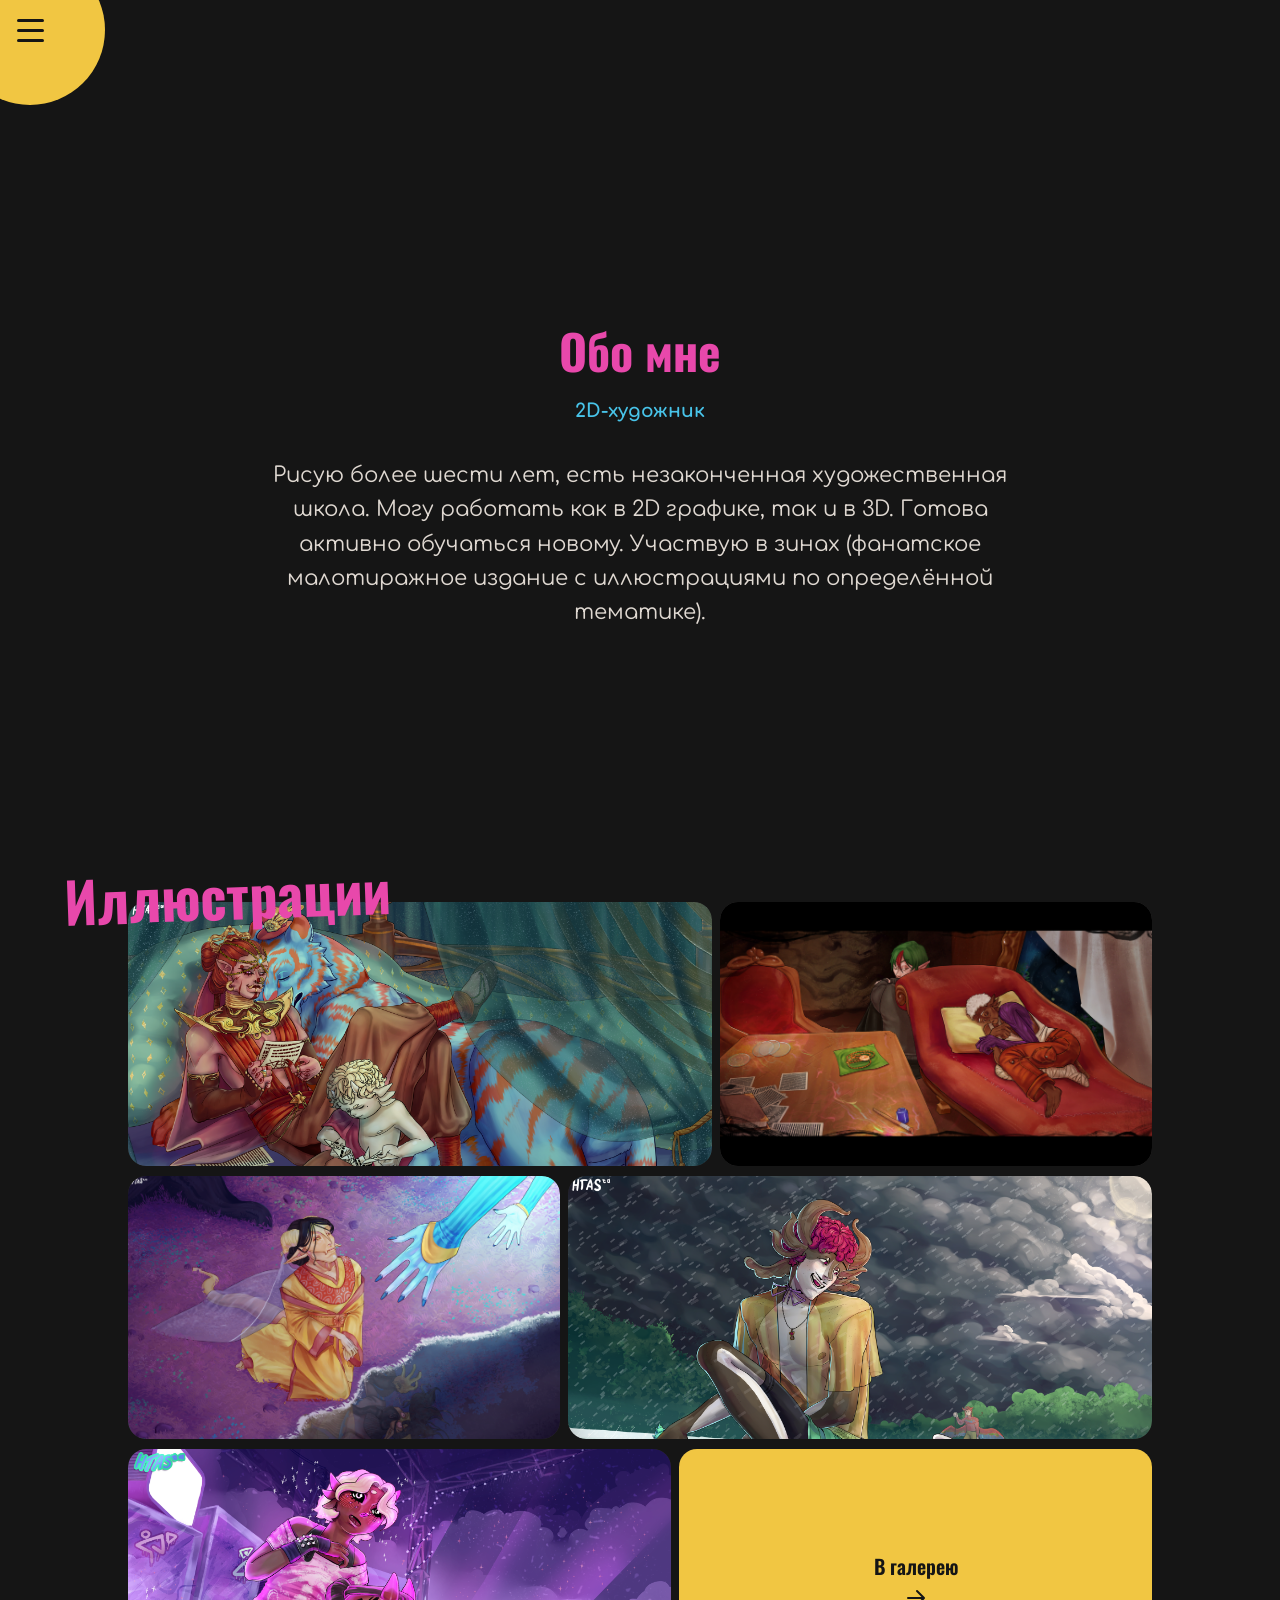
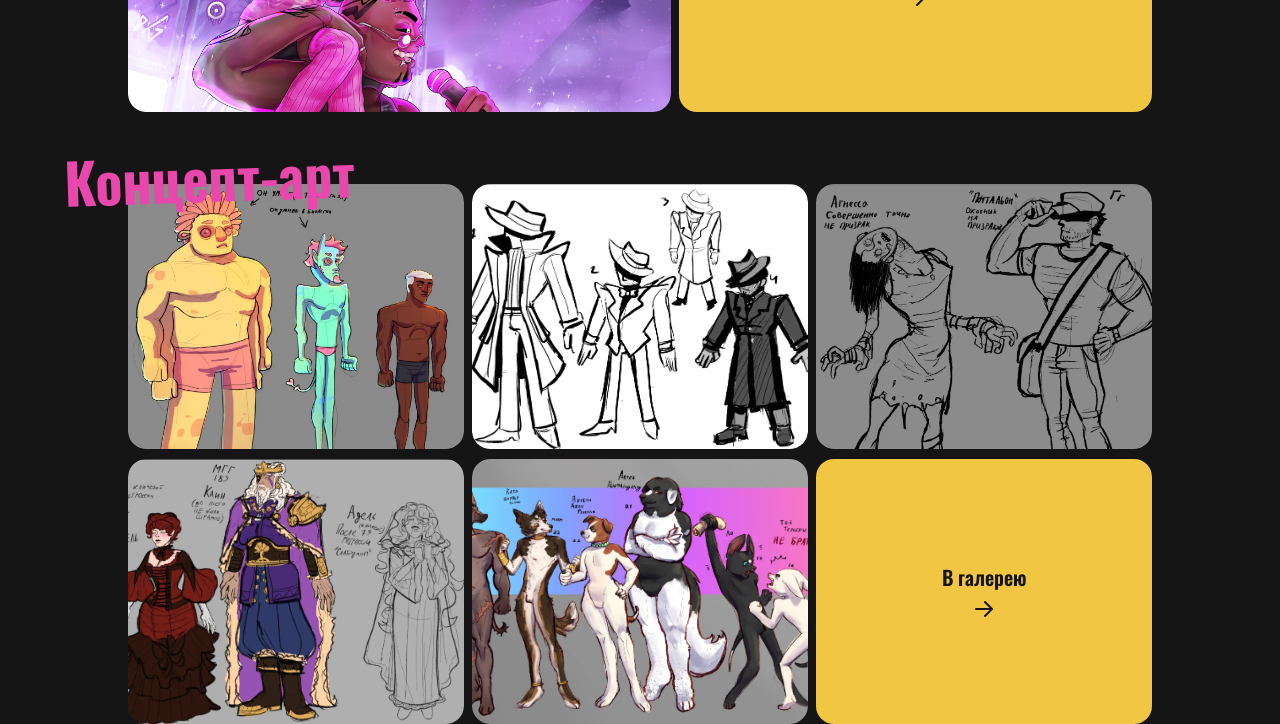
==== index.html @ 16fb7dce "im scared" ====
<!DOCTYPE html>
<html lang="ru">
<head>
<meta charset="UTF-8">
<meta name="viewport" content="width=device-width, initial-scale=1.0">
<title>HTASta</title>
<meta name="description" content="Портфолио художника: иллюстрация, концепт-арт.">
<link rel="preconnect" href="https://fonts.googleapis.com">
<link rel="preconnect" href="https://fonts.gstatic.com" crossorigin>
<link href="https://fonts.googleapis.com/css2?family=Comfortaa:wght@300..700&family=Oswald:wght@200..700&display=swap" rel="stylesheet">
<link rel="stylesheet" href="css/style.css">
<svg style="display: none;">
  <symbol id="arrow" viewBox="0 0 24 24">
  <path d="M4 12h14M13 5l7 7-7 7" stroke="currentColor" stroke-width="2" fill="none" stroke-linecap="round" stroke-linejoin="round"/>
  </symbol>
</svg>
</head>
<body>
<header class="site-header">
  <nav class="menu" aria-label="Основная навигация">

    <button class="menu-toggle" aria-label="Открыть меню" aria-expanded="false">
      <span></span>
      <span></span>
      <span></span>
    </button>

    <div class="menu-items">
      <a href="#illustrations" class="menu-item" style="--menu-top:35px; --menu-left:190px;">
        <span>Проэкты</span>
      </a>
      <a href="gallery.html" class="menu-item" style="--menu-top:100px; --menu-left:160px;">
        <span>Галерея</span>
      </a>
      <a href="#illustrations" class="menu-item" style="--menu-top:150px; --menu-left:70px;">
        <span>3Д</span>
      </a>
    </div>

  </nav>
</header>

<main class="page-grid">
  <section class="about_me">
    <h1 class="wiggle-title">Обо мне</h1>
    <h2>2D-художник</h2>
    <p>Рисую более шести лет, есть незаконченная художественная школа. Могу работать как в 2D графике, так и в 3D. Готова активно обучаться новому. Участвую в зинах (фанатское малотиражное издание с иллюстрациями по определённой тематике).</p>
  </section>

  <!-- <section class="project-images" id="projects">
    <h1 class="section-title wiggle-title">Проекты</h1>
    <div class="project-selector-wrap">
      <div class="project-selector">
        <a href="gallery.html?filter=illustration&open=illustration_1" class="illustration-card" aria-label="Открыть работу «Аманда» в галерее">
          <span class="photo-label">Фото</span>
          <img class="illustration-img" src="assets/illustration_1.webp" alt="Иллюстрация 1" onerror="this.style.display='none'">
        </a>
        <div class="illustration-card">
          <span class="photo-label">Фото</span>
          <img class="illustration-img" src="assets/illustration_2.webp" alt="Проект 2" onerror="this.style.display='none'">
        </div>
        <div class="illustration-card">
          <span class="photo-label">Фото</span>
          <img class="illustration-img" src="assets/illustration_3.webp" alt="Проект 3" onerror="this.style.display='none'">
        </div>
        <div class="illustration-card">
          <span class="photo-label">Фото</span>
          <img class="illustration-img" src="assets/illustration_1.webp" alt="Проект 1" onerror="this.style.display='none'">
        </div>
        <div class="illustration-card">
          <span class="photo-label">Фото</span>
          <img class="illustration-img" src="assets/illustration_2.webp" alt="Проект 2" onerror="this.style.display='none'">
        </div>
      </div>
      <button class="selector-arrow" aria-label="Пролистать проекты">
      <svg class="arrow-icon"><use href="#arrow"></use></svg>
      </button>
    </div>
  </section> -->

  <section class="image-section" id="illustrations">
    <h1 class="section-title wiggle-title">Иллюстрации</h1>
    <div class="illustration-gallery">
      <div class="gallery-row row-1">
        <a href="gallery.html?filter=illustration&open=illustration_1" class="illustration-card" aria-label="Открыть работу «Аманда» в галерее">
          <span class="photo-label">Фото</span>
          <img class="illustration-img" src="assets/illustration_1.webp" alt="Иллюстрация 1" onerror="this.style.display='none'">
        </a>
        <a href="gallery.html?filter=illustration&open=illustration_2" class="illustration-card">
          <span class="photo-label">Фото</span>
          <img class="illustration-img" src="assets/illustration_2.webp" alt="Иллюстрация 1" onerror="this.style.display='none'">
        </a>
      </div>

      <div class="gallery-row row-2">
        <a href="gallery.html?filter=illustration&open=illustration_3" class="illustration-card">
          <span class="photo-label">Фото</span>
          <img class="illustration-img" src="assets/illustration_3.webp" alt="Иллюстрация 1" onerror="this.style.display='none'">
        </a>
        <a href="gallery.html?filter=illustration&open=illustration_4" class="illustration-card">
          <span class="photo-label">Фото</span>
          <img class="illustration-img" src="assets/illustration_4.webp" alt="Иллюстрация 1" onerror="this.style.display='none'">
        </a>
      </div>

      <div class="gallery-row row-3">
        <a href="gallery.html?filter=illustration&open=illustration_5" class="illustration-card">
          <span class="photo-label">Фото</span>
          <img class="illustration-img" src="assets/illustration_5.webp" alt="Иллюстрация 1" onerror="this.style.display='none'">
        </a>
        <a href="gallery.html?filter=illustration" class="illustration-card card-link" aria-label="Перейти в галерею иллюстраций">
          <span class="card-link-text">В галерею</span>
          <svg class="card-link-arrow arrow-icon" aria-hidden="true"><use href="#arrow"></use></svg>
        </a>
      </div>
    </div>
  </section>

  <section class="image-section" id="concept">
    <h1 class="section-title wiggle-title">Концепт-арт</h1>
    <div class="illustration-gallery concept-gallery">
        <div class="gallery-row concept-row-mosaic">
          <a href="gallery.html?filter=concept&open=concept_01" class="illustration-card">
            <span class="photo-label">Фото</span>
            <img class="illustration-img" src="assets/concept_01.webp" alt="Концепт 1" onerror="this.style.display='none'">
          </a>
          <a href="gallery.html?filter=concept&open=concept_02" class="illustration-card">
            <span class="photo-label">Фото</span>
            <img class="illustration-img" src="assets/concept_02.webp" alt="Концепт 2" onerror="this.style.display='none'">
          </a>
          <a href="gallery.html?filter=concept&open=concept_03" class="illustration-card">
            <span class="photo-label">Фото</span>
            <img class="illustration-img" src="assets/concept_03.webp" alt="Концепт 3" onerror="this.style.display='none'">
          </a>
        </div>
        <div class="gallery-row concept-row-banner">
          <a href="gallery.html?filter=concept&open=concept_04" class="illustration-card">
            <span class="photo-label">Фото</span>
            <img class="illustration-img" src="assets/concept_04.webp" alt="Концепт 4" onerror="this.style.display='none'">
          </a>
          <a href="gallery.html?filter=concept&open=concept_05" class="illustration-card">
            <span class="photo-label">Фото</span>
            <img class="illustration-img" src="assets/concept_05.webp" alt="Концепт 4" onerror="this.style.display='none'">
          </a>
          <a href="gallery.html?filter=concept" class="illustration-card card-link" aria-label="Перейти в галерею концепт-арта">
            <span class="card-link-text">В галерею</span>
            <svg class="card-link-arrow arrow-icon" aria-hidden="true"><use href="#arrow"></use></svg>
          </a>
        </div>
    </div>
  </section>
</main>

<footer class="site-footer"></footer>

<script src="js/main.js"></script>
</body>
</html>
---- css/style.css ----
/* =========================================================
   БАЗА
   ========================================================= */

body {
  min-width: 100%;
  min-height: 100%;
  margin: 0;
  padding: 0;
  background-color: rgb(21, 21, 21);
  font-family: 'Comfortaa', "Segoe UI", sans-serif;
  -webkit-user-select: none;
  -ms-user-select: none;
  user-select: none;
  overflow-x: hidden;
}

h1 {
  font-family: 'Oswald', sans-serif;
  font-size: 36pt;
}

a {
  text-decoration: none;
}

ul {
  list-style-type: none;
  margin: 0;
  padding: 0;
}

img {
  object-position: top;
}

::-webkit-scrollbar {
  display: none;
}

:root {
  --bg-base: rgb(21, 21, 21);
  --main-text: rgb(223, 216, 209);

  /* Основной акцент сайта */
  --accent-yellow: rgb(241, 198, 66);
  --accent-blue: rgb(72, 195, 232);
  --accent-pink: rgb(232, 72, 171);
  --accent-purple: rgb(133, 72, 232);
  --accent-green: rgb(72, 232, 152);
}


/* =========================================================
   МЕНЮ
   ========================================================= */

.site-header {
  position: fixed;
  top: 0;
  left: 0;
  z-index: 1000;
}

.menu {
  position: relative;
  width: 0;
  height: 0;
  z-index: 10;
}

/* круг */
.menu-toggle {
  position: absolute;
  top: -45px;
  left: -45px;
  width: 150px;
  height: 150px;
  border: none;
  border-radius: 50%;
  background: var(--accent-yellow);
  padding: 0;
  margin: 0;
  cursor: pointer;
  display: flex;
  flex-direction: column;
  justify-content: center;
  align-items: center;
  gap: 7px;
  transform: scale(1);
  transition: 0.35s ease;
}

.menu-toggle:hover {
  transform: scale(1.1);
  background-color: var(--accent-blue);
}

/* Три полоски */
.menu-toggle span {
  display: block;
  width: 27px;
  height: 3px;
  background: var(--bg-base);
  border-radius: 2px;
  transition: transform 0.25s ease, opacity 0.2s ease;
}

/* Отдельные пузыри пунктов меню */
.menu-items {
  position: absolute;
  top: 0;
  left: 0;
  width: 0;
  height: 0;
  pointer-events: none;
}

.menu-item {
  position: absolute;
  top: var(--menu-top, 0px);
  left: var(--menu-left, 0px);
  padding: 12px 20px;
  border-radius: 16px;
  display: flex;
  align-items: center;
  justify-content: center;
  color: var(--bg-base);
  font-size: 14pt;
  font-weight: 700;
  text-align: center;
  white-space: nowrap;
  opacity: 0;
  transform: translate(-50%, -50%) scale(0.2);
  transition: transform 0.25s ease, opacity 0.2s ease, background-color 0.25s ease;
  pointer-events: none;
}

.menu-item:nth-child(4n+1) { background-color: var(--accent-pink); }
.menu-item:nth-child(4n+2) { background-color: var(--accent-purple); }
.menu-item:nth-child(4n+3) { background-color: var(--accent-green); }
.menu-item:nth-child(4n)   { background-color: var(--accent-blue); }

.menu.open .menu-item {
  opacity: 1;
  pointer-events: auto;
  transform: translate(-50%, -50%) scale(1);
}

.menu.open .menu-item:hover {
  transform: translate(-50%, -50%) scale(1.08);
}

.menu.open .menu-item:nth-child(4n+1):hover { background-color: var(--accent-green); }
.menu.open .menu-item:nth-child(4n+2):hover { background-color: var(--accent-yellow); }
.menu.open .menu-item:nth-child(4n+3):hover { background-color: var(--accent-pink); }
.menu.open .menu-item:nth-child(4n):hover   { background-color: var(--accent-purple); }


/* =========================================================
   ГРИД-СИСТЕМА СТРАНИЦЫ
   12 колонок на всю ширину main (за вычетом отступов по бокам).
   Каждая секция сама решает, сколько колонок ей занять через grid-column.
   ========================================================= */

.page-grid {
  display: grid;
  grid-template-columns: repeat(12, 1fr);
  column-gap: 2vw;
  padding: 0 5vw;
  box-sizing: border-box;
}


/* =========================================================
   ОБО МНЕ
   ========================================================= */

.about_me {
  position: relative;
  grid-column: 3 / span 8;
  margin: 15vh 0 20vh;
  display: grid;
  justify-items: center;
  align-content: center;
}

.about_me h1 {
  color: var(--accent-pink);
  margin: 20vh 0 0;
}

.about_me h2 {
  color: var(--accent-blue);
  font-size: 14pt;
}

.about_me p {
  color: var(--main-text);
  font-size: 16pt;
  line-height: 1.6;
  text-align: center;
}

@media (max-width: 700px) {
  .about_me {
    grid-column: 1 / -1;
  }
}


/* =========================================================
   АНИМАЦИЯ ЗАГОЛОВКОВ (wiggle)
   ========================================================= */

.wiggle-title.wiggle {
  animation: wiggle 1s ease-in-out;
}

@keyframes wiggle {
  0%   { transform: rotate(0deg); }
  25%  { transform: rotate(4deg); }
  50%  { transform: rotate(-4deg); }
  75%  { transform: rotate(3deg); }
  100% { transform: rotate(0deg); }
}

@media (prefers-reduced-motion: reduce) {
  .wiggle-title.wiggle {
    animation: none;
  }
}


/* =========================================================
   ГАЛЕРЕИ (Иллюстрации / Концепт-арт, общая разметка)
   ========================================================= */

.image-section {
  position: relative;
  grid-column: 1 / -1;
  box-sizing: border-box;
  margin-top: 8vh;
}

.section-title {
  z-index: 10;
  position: absolute;
  display: block;
  top: 0;
  width: fit-content;
  color: var(--accent-pink);
  text-align: left;
  font-size: 42pt;
  rotate: -2deg;
  padding: 0;
  margin: -5.5vh 0 0;
}

.illustration-gallery {
  display: flex;
  flex-direction: column;
  gap: 10px;
  width: 90vw;
  position: relative;
  left: 50%;
  margin-left: -45vw;
  height: 90vh;
  padding: 0 5vw;
  box-sizing: border-box;
}

#concept .illustration-gallery {
  height: 60vh;
}

.gallery-row {
  display: grid;
  gap: 8px;
  flex: 1 1 0;
  min-height: 0;
  box-sizing: border-box;
}

.row-1 { grid-template-columns: 1.35fr 1fr; }
.row-2 { grid-template-columns: 1fr 1.35fr; }
.row-3 { grid-template-columns: 1.15fr 1fr; }

.concept-row-mosaic,
.concept-row-banner {
  grid-template-columns: 1fr 1fr 1fr;
}

/* Точки фокуса кадра для конкретных карточек */
.row-1 .illustration-card:first-child .illustration-img,
.row-3 .illustration-card:first-child .illustration-img {
  object-position: left top;
}

.row-2 .illustration-card:first-child .illustration-img,
.row-2 .illustration-card:nth-child(2) .illustration-img {
  object-position: top;
}

.illustration-img {
  position: absolute;
  inset: 0;
  width: 100%;
  height: 100%;
  object-fit: cover;
  border-radius: inherit;
  pointer-events: none;
  transition: transform 0.35s ease;
  margin: 0;
  padding: 0;
}

.illustration-card {
  position: relative;
  width: 100%;
  height: 100%;
  border-radius: 18px;
  background: rgba(223, 216, 209, 0.1);
  display: flex;
  align-items: center;
  justify-content: center;
  box-sizing: border-box;
  overflow: hidden;
}

.illustration-card:hover .illustration-img {
  transform: scale(1.08);
}

.photo-label {
  font-family: 'Oswald', sans-serif;
  font-size: 25pt;
  color: var(--main-text);
  opacity: 0.45;
  pointer-events: none;
}

/* Карточка-ссылка "В галерею" */
.card-link {
  flex-direction: column;
  gap: 0.3em;
  background: var(--accent-yellow);
  color: var(--bg-base);
  cursor: pointer;
  transition: background-color 0.25s ease, transform 0.25s ease;
}

.card-link:hover {
  background: var(--accent-pink);
  transform: scale(1.03);
}

.card-link-text {
  font-family: 'Oswald', sans-serif;
  font-size: 15pt;
  font-weight: 600;
}

.card-link-arrow {
  width: 28px;
  height: 28px;
  transition: transform 0.25s ease;
}

.card-link:hover .card-link-arrow {
  transform: translateX(6px);
  color: var(--main-text);
  opacity: 0.45;
  pointer-events: none;
}


/* =========================================================
   СЕЛЕКТОР ПРОЕКТОВ
   Горизонтальная лента карточек, крутится колесиком.
   ========================================================= */

.project-images {
  position: relative;
  grid-column: 1 / -1;
  margin-top: 10vh;
  box-sizing: border-box;
}

/* тот же заголовок, что у Иллюстраций, но наклон в другую сторону */
.project-images .section-title {
  rotate: 4deg;
}

.project-selector-wrap {
  position: relative;
  grid-column: 1 / -1;
  width: 100vw;
  left: 50%;
  margin-left: -50vw;
}

.project-selector {
  display: flex;
  gap: 10px;
  width: 100%;
  padding-left: 10vw;
  box-sizing: border-box;
  overflow-x: auto;
  scroll-behavior: smooth;
}

.project-selector .illustration-card {
  flex: 0 0 22vw;
  aspect-ratio: 1 / 1;
  height: auto;
}

.selector-arrow {
  position: absolute;
  top: 50%;
  right: 4vw;
  transform: translateY(-50%);
  width: 56px;
  height: 56px;
  border-radius: 50%;
  border: none;
  background: var(--accent-yellow);
  color: var(--bg-base);
  display: flex;
  align-items: center;
  justify-content: center;
  cursor: pointer;
  transition: 0.35s ease;
  z-index: 5;
}

.selector-arrow:hover,
.selector-arrow.scrolling {
  background: var(--accent-pink);
  transform: translateY(-50%) scale(1.1);
}

.arrow-icon {
  width: 24px;
  height: 24px;
  color: var(--bg-base);
  display: block;
}


/* =========================================================
   АДАПТИВ: ≤ 720px
   Порядок правил внутри блока важен для каскада, менять не надо.
   ========================================================= */

@media (max-width: 720px) {
  .gallery-row {
    grid-template-columns: 1fr !important;
    grid-template-rows: 1fr 1fr;
  }

  #concept .illustration-gallery {
    height: 90vh;
  }

  .concept-row-banner {
    grid-template-rows: repeat(3, 1fr);
  }

  .project-selector .illustration-card {
    flex: 0 0 40vw;
  }

  .concept-gallery {
    height: auto;
  }

  .concept-row-mosaic {
    grid-template-rows: repeat(3, 1fr);
  }

  .concept-gallery .gallery-row {
    min-height: 260px;
  }
}


/* =========================================================
   ГАЛЕРЕЯ (страница gallery.html)
   ========================================================= */

.gallery-page {
  position: relative;
  grid-column: 1 / -1;
  margin-top: 8vh;
  box-sizing: border-box;
}

.gallery-page .section-title {
  font-size: 52pt;
  margin: 5vh 0 0 25px;
}


.gallery-grid {
  display: grid;
  grid-template-columns: repeat(auto-fill, minmax(320px, 1fr));
  gap: 12px;
  width: 90vw;
  position: relative;
  left: 50%;
  margin-left: -45vw;
  padding: 4vh 5vw 10vh;
  box-sizing: border-box;
}

.gallery-card {
  position: relative;
  aspect-ratio: 1 / 1;
  border-radius: 18px;
  background: rgba(223, 216, 209, 0.1);
  overflow: hidden;
}

.gallery-img {
  width: 100%;
  height: 100%;
  object-fit: cover;
  display: block;
  transition: transform 0.35s ease;
}

.gallery-card:hover .gallery-img {
  transform: scale(1.08);
}

.gallery-filters {
  display: flex;
  gap: 10px;
  flex-wrap: wrap;
  width: 90vw;
  position: relative;
  left: 50%;
  margin-left: -45vw;
  padding: 0 5vw;
  box-sizing: border-box;
  justify-content: flex-end;
  margin-top: 5vh;
}

@media (max-width: 720px) {
  .gallery-page {
  margin-top: 12vh;
}
.gallery-filters {
  margin-top: 10vh;
}
.gallery-page .section-title {
  font-size: 52pt;
  margin: -1vh 0 0 25px;
}
.gallery-grid {
  grid-template-columns: repeat(auto-fill, minmax(160px, 1fr));
}
}

.filter-btn {
  font-family: 'Oswald', sans-serif;
  font-size: 12pt;
  font-weight: 600;
  color: var(--main-text);
  background: rgba(223, 216, 209, 0.1);
  border: none;
  border-radius: 20px;
  padding: 10px 20px;
  cursor: pointer;
  transition: background-color 0.25s ease, color 0.25s ease, transform 0.25s ease;
}

.filter-btn:hover {
  background: var(--accent-pink);
  color: var(--bg-base);
  transform: scale(1.05);
}

.filter-btn.active {
  background: var(--accent-yellow);
  color: var(--bg-base);
}

.gallery-card.hidden {
  display: none;
}

.gallery-card {
  cursor: pointer;
}

.gallery-modal {
  position: fixed;
  inset: 0;
  z-index: 2000;
  display: none;
  align-items: center;
  justify-content: center;
}

.gallery-modal.open {
  display: flex;
}

.gallery-modal-overlay {
  position: absolute;
  inset: 0;
  background: rgba(21, 21, 21, 0.9);
}

.gallery-modal-content {
  position: relative;
  max-width: 85vw;
  max-height: 85vh;
  z-index: 1;
}

.gallery-modal-img {
  display: block;
  max-width: 85vw;
  max-height: 85vh;
  border-radius: 18px;
  object-fit: contain;
}

.gallery-modal-close {
  position: absolute;
  top: -45px;
  right: -45px;
  width: 40px;
  height: 40px;
  border: none;
  border-radius: 50%;
  background: var(--accent-yellow);
  color: var(--bg-base);
  display: flex;
  align-items: center;
  justify-content: center;
  cursor: pointer;
  transition: background-color 0.25s ease, transform 0.25s ease;
}

.gallery-modal-close:hover {
  background: var(--accent-pink);
  transform: scale(1.1);
}

.gallery-modal-close svg {
  width: 20px;
  height: 20px;
}

.gallery-modal-nav {
  position: fixed;
  top: 50%;
  transform: translateY(-50%);
  width: 56px;
  height: 56px;
  border-radius: 50%;
  border: none;
  background: var(--accent-yellow);
  color: var(--bg-base);
  display: flex;
  align-items: center;
  justify-content: center;
  cursor: pointer;
  transition: background-color 0.25s ease, transform 0.25s ease;
  z-index: 2;
}

.gallery-modal-nav:hover {
  background: var(--accent-pink);
  transform: translateY(-50%) scale(1.1);
}

.gallery-modal-nav svg {
  width: 24px;
  height: 24px;
}

.gallery-modal-prev { left: 4vw; }
.gallery-modal-next { right: 4vw; }

@media (max-width: 720px) {
  .gallery-modal-nav {
    width: 44px;
    height: 44px;
  }
  .gallery-modal-prev { left: 2vw; }
  .gallery-modal-next { right: 2vw; }
  .gallery-modal-close {
    top: -50px;
    right: 0;
  }
}

/* =========================================================
   СТРАНИЦА ПРОЕКТА (шаблон)
   ========================================================= */

.back-link {
  position: fixed;
  top: 30px;
  left: 30px;
  z-index: 1000;
  display: flex;
  align-items: center;
  gap: 10px;
  padding: 14px 24px;
  border-radius: 30px;
  background: var(--accent-yellow);
  color: var(--bg-base);
  font-family: 'Oswald', sans-serif;
  font-weight: 700;
  font-size: 13pt;
  transition: background-color 0.35s ease, transform 0.35s ease;
}

.back-link:hover {
  background: var(--accent-blue);
  transform: scale(1.05);
}

.back-link .back-arrow {
  width: 20px;
  height: 20px;
  transform: scaleX(-1);
}

.project-detail,
.project-outro {
  grid-column: 3 / span 8;
  display: grid;
  justify-items: center;
}

.project-detail {
  margin: 20vh 0 4vh;
}

.project-outro {
  margin: 6vh 0 14vh;
}

.project-title {
  color: var(--accent-pink);
  margin: 0 0 2vh;
  rotate: -2deg;
}

.project-text {
  color: var(--main-text);
  font-size: 15pt;
  line-height: 1.6;
  text-align: center;
  max-width: 55vw;
}

.project-viewer-section {
  grid-column: 1 / -1;
  margin-top: 4vh;
}

.project-viewer {
  width: 90vw;
  position: relative;
  left: 50%;
  margin-left: -45vw;
  padding: 0 5vw;
  box-sizing: border-box;
}

.project-viewer-main {
  position: relative;
  width: 100%;
  aspect-ratio: 16 / 9;
  border-radius: 18px;
  overflow: hidden;
  background: rgba(223, 216, 209, 0.1);
  display: flex;
  align-items: center;
  justify-content: center;
}

.project-viewer-img {
  position: absolute;
  inset: 0;
  width: 100%;
  height: 100%;
  object-fit: cover;
  border-radius: inherit;
}

.project-viewer-thumbs-wrap {
  margin-top: 12px;
  display: flex;
  align-items: center;
  gap: 10px;
}

.project-viewer-thumbs {
  display: flex;
  gap: 8px;
  overflow-x: auto;
  scroll-behavior: smooth;
  flex: 1 1 auto;
  min-width: 0;
}

.project-thumb {
  flex: 0 0 9vw;
  aspect-ratio: 1 / 1;
  border: 2px solid transparent;
  border-radius: 12px;
  padding: 0;
  overflow: hidden;
  cursor: pointer;
  background: rgba(223, 216, 209, 0.1);
  opacity: 0.55;
  transition: opacity 0.25s ease, border-color 0.25s ease, transform 0.25s ease;
}

.project-thumb img {
  width: 100%;
  height: 100%;
  object-fit: cover;
  display: block;
  pointer-events: none;
}

.project-thumb:hover {
  opacity: 0.85;
  transform: scale(1.04);
}

.project-thumb.active {
  opacity: 1;
  border-color: var(--accent-pink);
}

.project-thumbs-arrow {
  flex: 0 0 auto;
  width: 40px;
  height: 40px;
  border-radius: 50%;
  border: none;
  background: var(--accent-yellow);
  color: var(--bg-base);
  display: flex;
  align-items: center;
  justify-content: center;
  cursor: pointer;
  transition: background-color 0.25s ease, transform 0.25s ease;
}

.project-thumbs-arrow:hover,
.project-thumbs-arrow.scrolling {
  background: var(--accent-pink);
  transform: scale(1.1);
}

@media (max-width: 700px) {
  .project-detail,
  .project-outro {
    grid-column: 1 / -1;
  }

  .project-text {
    max-width: 90vw;
  }

  .back-link {
    top: 16px;
    left: 16px;
    padding: 10px 18px;
    font-size: 11pt;
  }

  .project-viewer-main {
    aspect-ratio: 4 / 3;
  }

  .project-thumb {
    flex: 0 0 20vw;
  }
}
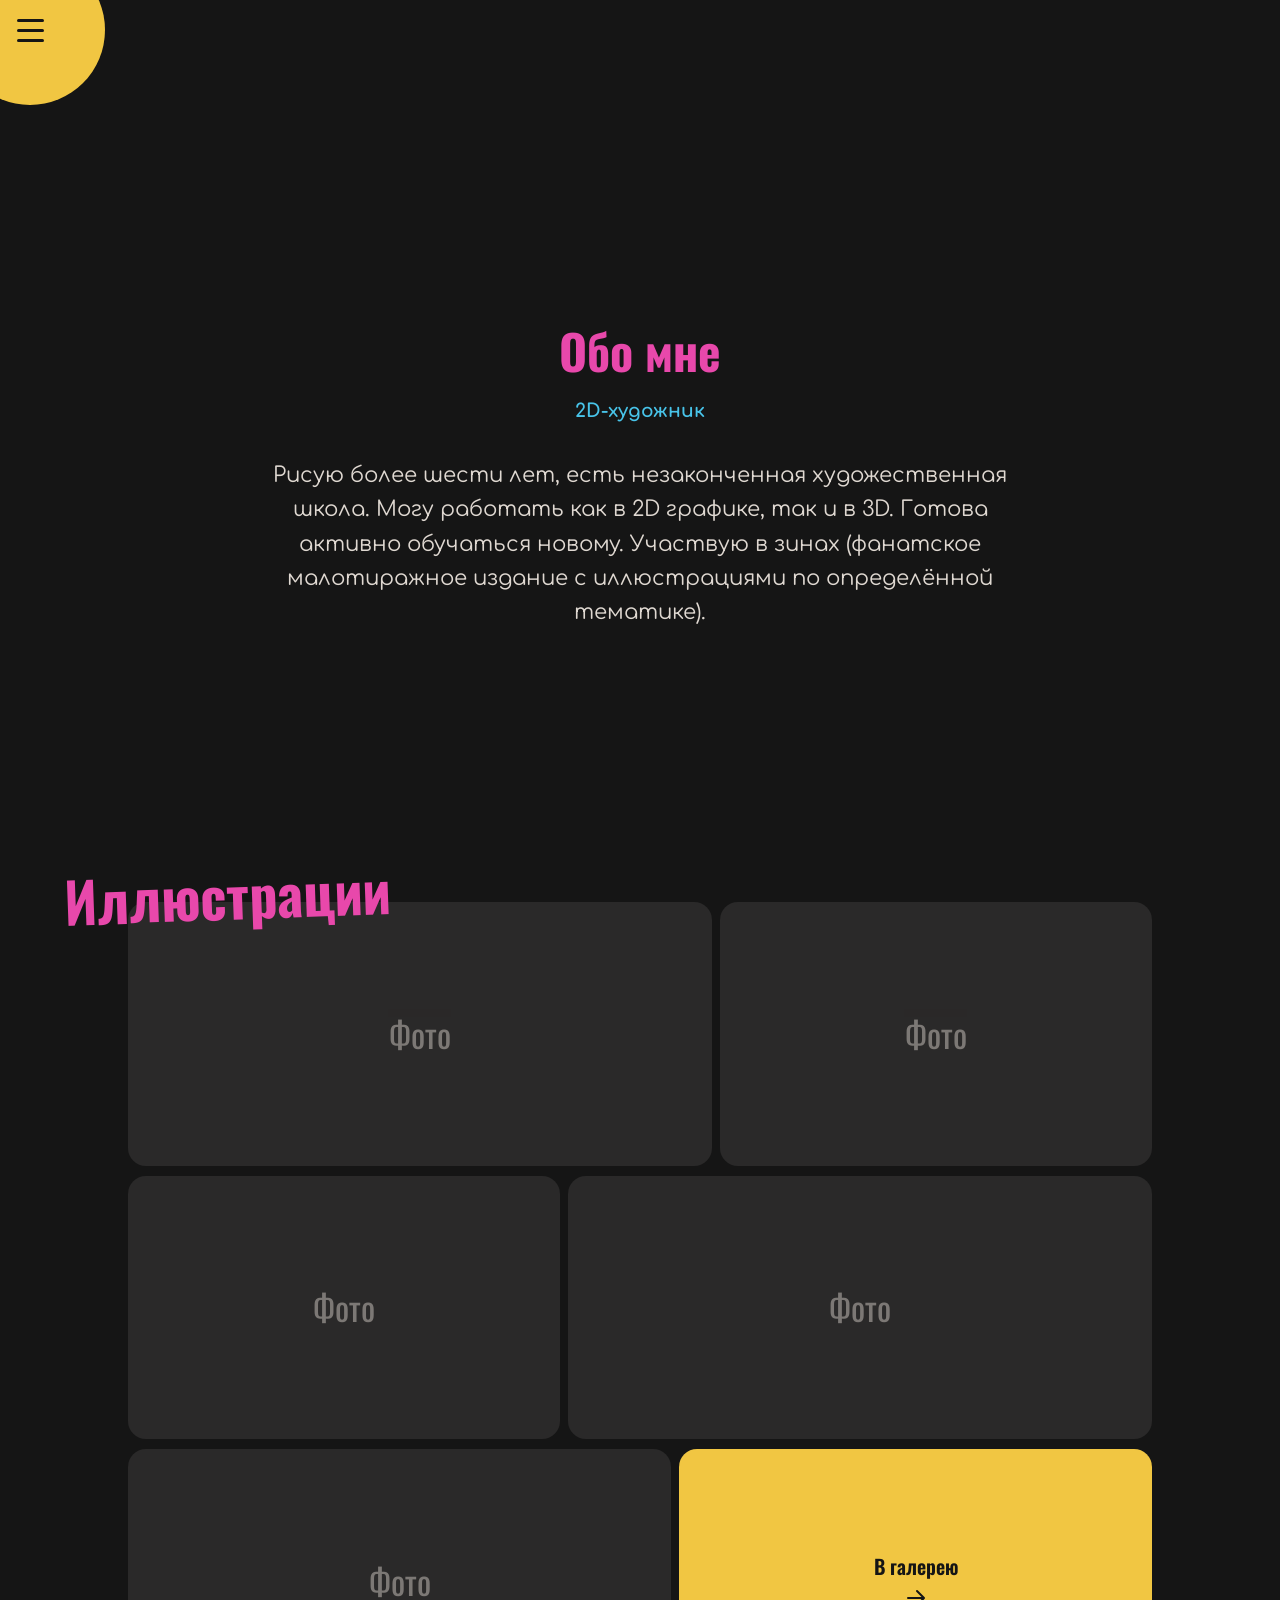
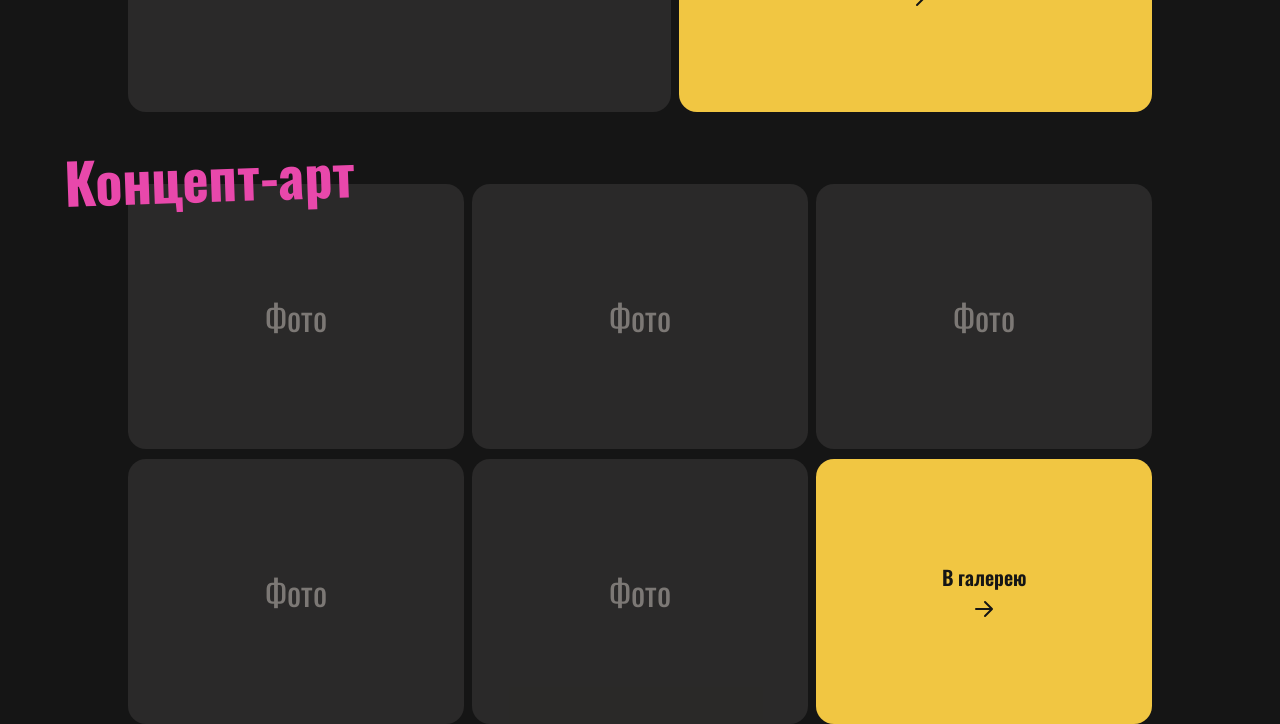
==== commit dc27bc42: "thumbs-index" ====
--- a/index.html
+++ b/index.html
@@ -84,29 +84,29 @@
       <div class="gallery-row row-1">
         <a href="gallery.html?filter=illustration&open=illustration_1" class="illustration-card" aria-label="Открыть работу «Аманда» в галерее">
           <span class="photo-label">Фото</span>
-          <img class="illustration-img" src="assets/illustration_1.webp" alt="Иллюстрация 1" onerror="this.style.display='none'">
+          <img class="illustration-img" src="assets/thumbs/illustration_1.webp" alt="Иллюстрация 1" onerror="this.style.display='none'">
         </a>
         <a href="gallery.html?filter=illustration&open=illustration_2" class="illustration-card">
           <span class="photo-label">Фото</span>
-          <img class="illustration-img" src="assets/illustration_2.webp" alt="Иллюстрация 1" onerror="this.style.display='none'">
+          <img class="illustration-img" src="assets/thumbs/illustration_2.webp" alt="Иллюстрация 1" onerror="this.style.display='none'">
         </a>
       </div>
 
       <div class="gallery-row row-2">
         <a href="gallery.html?filter=illustration&open=illustration_3" class="illustration-card">
           <span class="photo-label">Фото</span>
-          <img class="illustration-img" src="assets/illustration_3.webp" alt="Иллюстрация 1" onerror="this.style.display='none'">
+          <img class="illustration-img" src="assets/thumbs/illustration_3.webp" alt="Иллюстрация 1" onerror="this.style.display='none'">
         </a>
         <a href="gallery.html?filter=illustration&open=illustration_4" class="illustration-card">
           <span class="photo-label">Фото</span>
-          <img class="illustration-img" src="assets/illustration_4.webp" alt="Иллюстрация 1" onerror="this.style.display='none'">
+          <img class="illustration-img" src="assets/thumbs/illustration_4.webp" alt="Иллюстрация 1" onerror="this.style.display='none'">
         </a>
       </div>
 
       <div class="gallery-row row-3">
         <a href="gallery.html?filter=illustration&open=illustration_5" class="illustration-card">
           <span class="photo-label">Фото</span>
-          <img class="illustration-img" src="assets/illustration_5.webp" alt="Иллюстрация 1" onerror="this.style.display='none'">
+          <img class="illustration-img" src="assets/thumbs/illustration_5.webp" alt="Иллюстрация 1" onerror="this.style.display='none'">
         </a>
         <a href="gallery.html?filter=illustration" class="illustration-card card-link" aria-label="Перейти в галерею иллюстраций">
           <span class="card-link-text">В галерею</span>
@@ -122,25 +122,25 @@
         <div class="gallery-row concept-row-mosaic">
           <a href="gallery.html?filter=concept&open=concept_01" class="illustration-card">
             <span class="photo-label">Фото</span>
-            <img class="illustration-img" src="assets/concept_01.webp" alt="Концепт 1" onerror="this.style.display='none'">
+            <img class="illustration-img" src="assets/thumbs/concept_01.webp" alt="Концепт 1" onerror="this.style.display='none'">
           </a>
           <a href="gallery.html?filter=concept&open=concept_02" class="illustration-card">
             <span class="photo-label">Фото</span>
-            <img class="illustration-img" src="assets/concept_02.webp" alt="Концепт 2" onerror="this.style.display='none'">
+            <img class="illustration-img" src="assets/thumbs/concept_02.webp" alt="Концепт 2" onerror="this.style.display='none'">
           </a>
           <a href="gallery.html?filter=concept&open=concept_03" class="illustration-card">
             <span class="photo-label">Фото</span>
-            <img class="illustration-img" src="assets/concept_03.webp" alt="Концепт 3" onerror="this.style.display='none'">
+            <img class="illustration-img" src="assets/thumbs/concept_03.webp" alt="Концепт 3" onerror="this.style.display='none'">
           </a>
         </div>
         <div class="gallery-row concept-row-banner">
           <a href="gallery.html?filter=concept&open=concept_04" class="illustration-card">
             <span class="photo-label">Фото</span>
-            <img class="illustration-img" src="assets/concept_04.webp" alt="Концепт 4" onerror="this.style.display='none'">
+            <img class="illustration-img" src="assets/thumbs/concept_04.webp" alt="Концепт 4" onerror="this.style.display='none'">
           </a>
           <a href="gallery.html?filter=concept&open=concept_05" class="illustration-card">
             <span class="photo-label">Фото</span>
-            <img class="illustration-img" src="assets/concept_05.webp" alt="Концепт 4" onerror="this.style.display='none'">
+            <img class="illustration-img" src="assets/thumbs/concept_05.webp" alt="Концепт 4" onerror="this.style.display='none'">
           </a>
           <a href="gallery.html?filter=concept" class="illustration-card card-link" aria-label="Перейти в галерею концепт-арта">
             <span class="card-link-text">В галерею</span>
@@ -155,4 +155,4 @@
 
 <script src="js/main.js"></script>
 </body>
-</html>+</html>
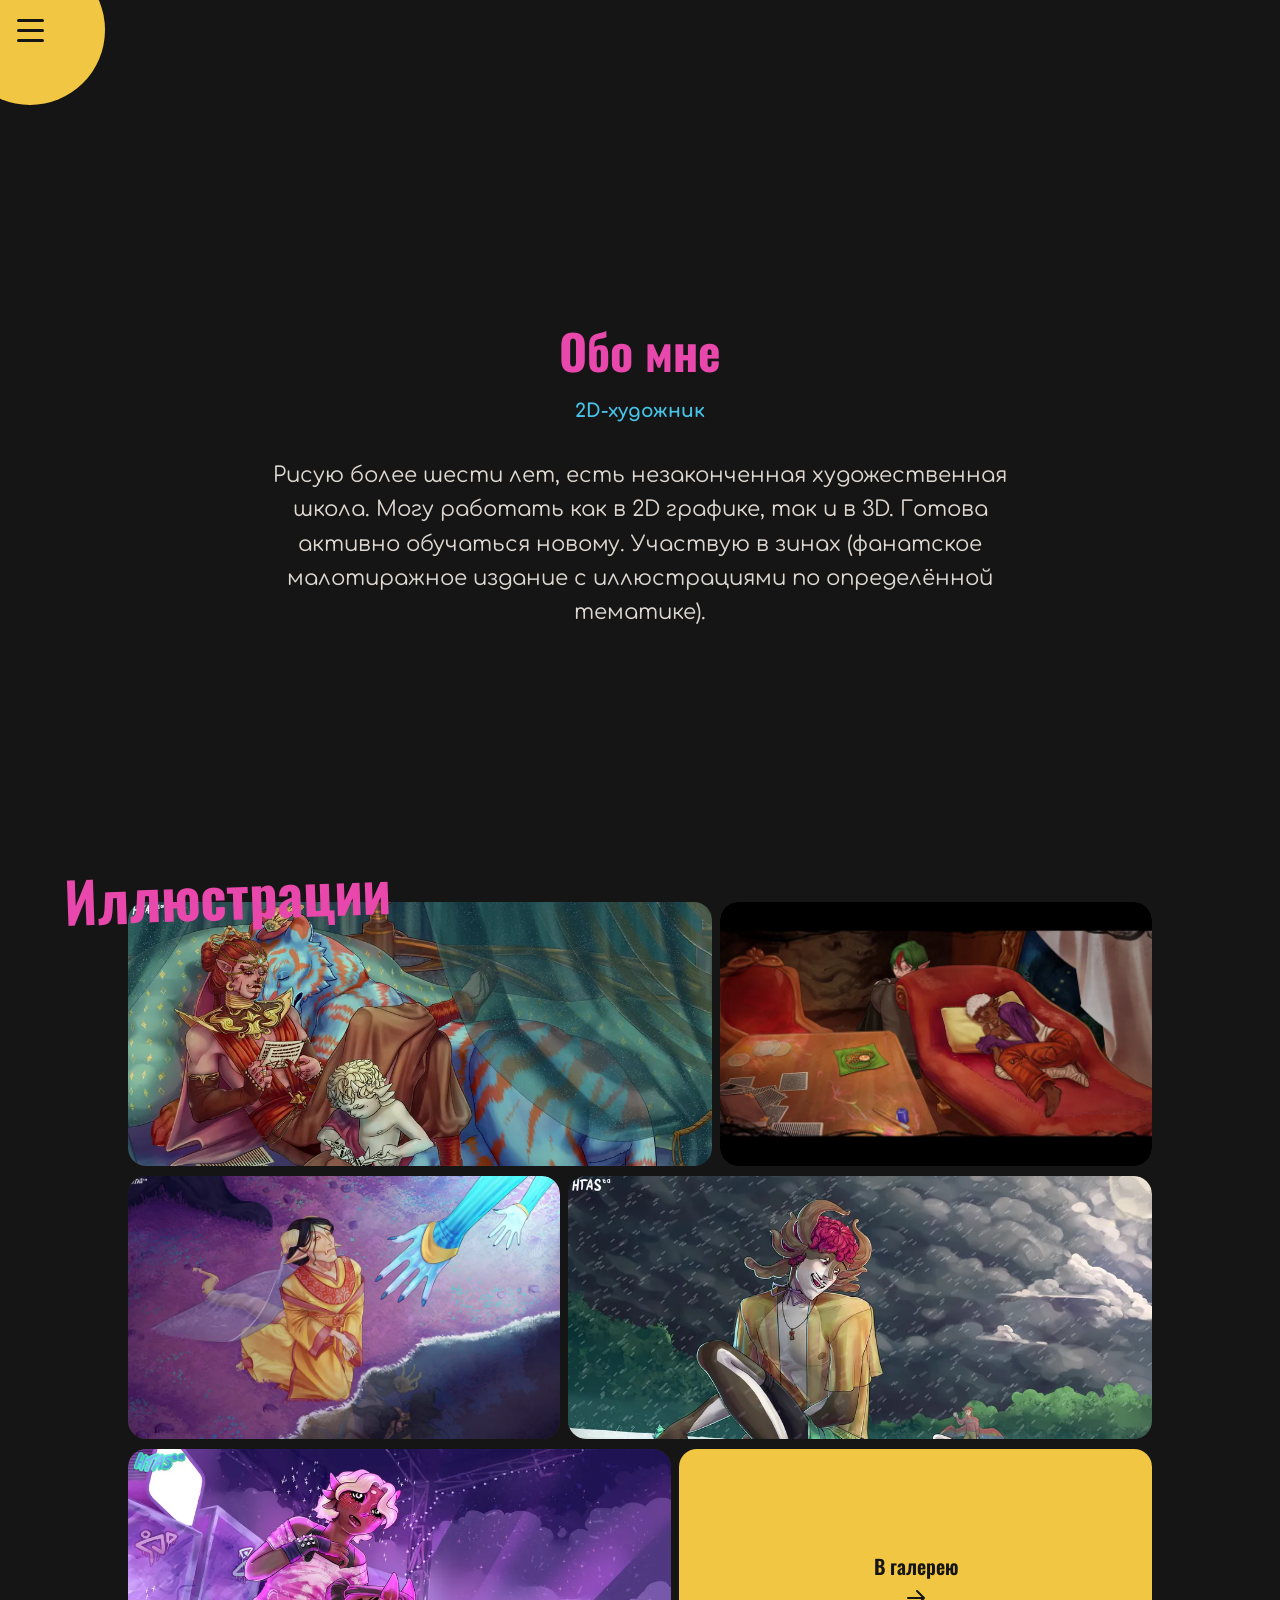
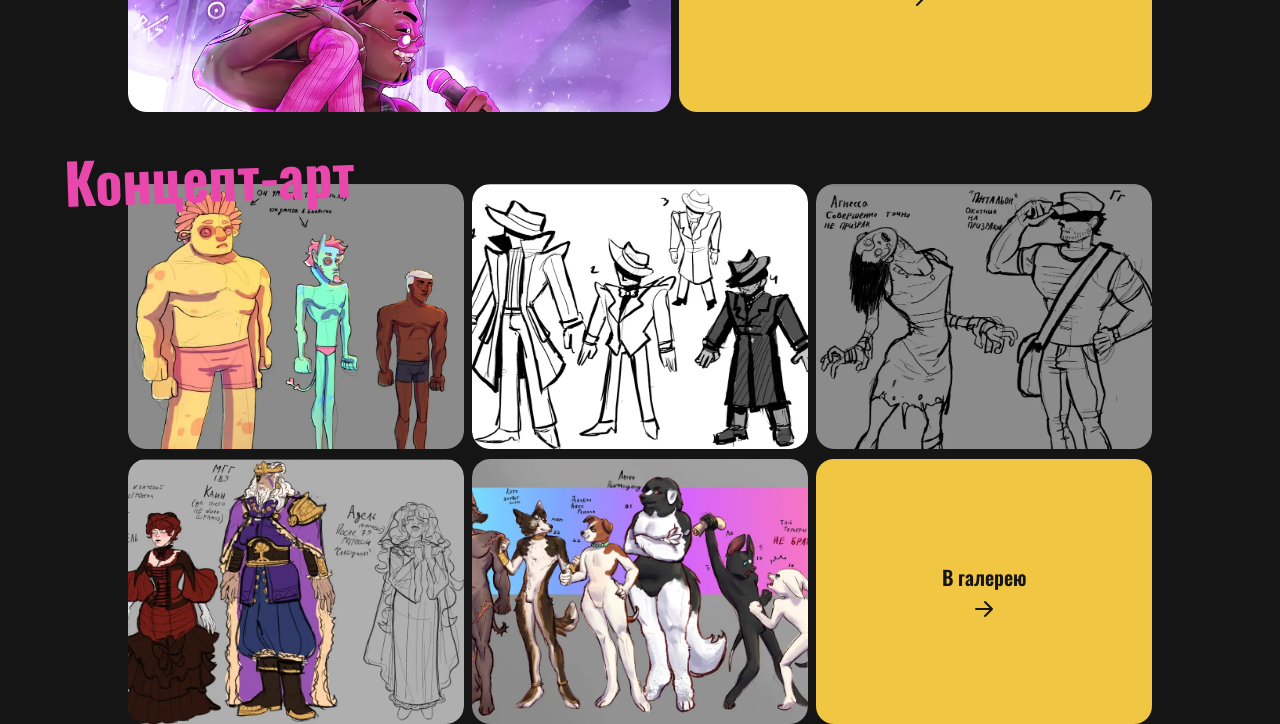
==== commit efd96da6: "no-fonts-link-index" ====
--- a/index.html
+++ b/index.html
@@ -5,9 +5,6 @@
 <meta name="viewport" content="width=device-width, initial-scale=1.0">
 <title>HTASta</title>
 <meta name="description" content="Портфолио художника: иллюстрация, концепт-арт.">
-<link rel="preconnect" href="https://fonts.googleapis.com">
-<link rel="preconnect" href="https://fonts.gstatic.com" crossorigin>
-<link href="https://fonts.googleapis.com/css2?family=Comfortaa:wght@300..700&family=Oswald:wght@200..700&display=swap" rel="stylesheet">
 <link rel="stylesheet" href="css/style.css">
 <svg style="display: none;">
   <symbol id="arrow" viewBox="0 0 24 24">
--- a/css/style.css
+++ b/css/style.css
@@ -1,3 +1,106 @@
+/* Comfortaa 400/700 (cyrillic + latin) */
+/* comfortaa-cyrillic-400-normal */
+@font-face {
+  font-family: 'Comfortaa';
+  font-style: normal;
+  font-display: swap;
+  font-weight: 400;
+  src: url('../assets/fonts/comfortaa-cyrillic-400-normal.woff2') format('woff2');
+  unicode-range: U+0301,U+0400-045F,U+0490-0491,U+04B0-04B1,U+2116;
+}
+
+/* comfortaa-latin-400-normal */
+@font-face {
+  font-family: 'Comfortaa';
+  font-style: normal;
+  font-display: swap;
+  font-weight: 400;
+  src: url('../assets/fonts/comfortaa-latin-400-normal.woff2') format('woff2');
+  unicode-range: U+0000-00FF,U+0131,U+0152-0153,U+02BB-02BC,U+02C6,U+02DA,U+02DC,U+0304,U+0308,U+0329,U+2000-206F,U+20AC,U+2122,U+2191,U+2193,U+2212,U+2215,U+FEFF,U+FFFD;
+}
+
+/* comfortaa-cyrillic-700-normal */
+@font-face {
+  font-family: 'Comfortaa';
+  font-style: normal;
+  font-display: swap;
+  font-weight: 700;
+  src: url('../assets/fonts/comfortaa-cyrillic-700-normal.woff2') format('woff2');
+  unicode-range: U+0301,U+0400-045F,U+0490-0491,U+04B0-04B1,U+2116;
+}
+
+/* comfortaa-latin-700-normal */
+@font-face {
+  font-family: 'Comfortaa';
+  font-style: normal;
+  font-display: swap;
+  font-weight: 700;
+  src: url('../assets/fonts/comfortaa-latin-700-normal.woff2') format('woff2');
+  unicode-range: U+0000-00FF,U+0131,U+0152-0153,U+02BB-02BC,U+02C6,U+02DA,U+02DC,U+0304,U+0308,U+0329,U+2000-206F,U+20AC,U+2122,U+2191,U+2193,U+2212,U+2215,U+FEFF,U+FFFD;
+}
+
+/* Oswald 400/600/700 (cyrillic + latin) */
+/* oswald-cyrillic-400-normal */
+@font-face {
+  font-family: 'Oswald';
+  font-style: normal;
+  font-display: swap;
+  font-weight: 400;
+  src: url('../assets/fonts/oswald-cyrillic-400-normal.woff2') format('woff2');
+  unicode-range: U+0301,U+0400-045F,U+0490-0491,U+04B0-04B1,U+2116;
+}
+
+/* oswald-latin-400-normal */
+@font-face {
+  font-family: 'Oswald';
+  font-style: normal;
+  font-display: swap;
+  font-weight: 400;
+  src: url('../assets/fonts/oswald-latin-400-normal.woff2') format('woff2');
+  unicode-range: U+0000-00FF,U+0131,U+0152-0153,U+02BB-02BC,U+02C6,U+02DA,U+02DC,U+0304,U+0308,U+0329,U+2000-206F,U+20AC,U+2122,U+2191,U+2193,U+2212,U+2215,U+FEFF,U+FFFD;
+}
+
+/* oswald-cyrillic-600-normal */
+@font-face {
+  font-family: 'Oswald';
+  font-style: normal;
+  font-display: swap;
+  font-weight: 600;
+  src: url('../assets/fonts/oswald-cyrillic-600-normal.woff2') format('woff2');
+  unicode-range: U+0301,U+0400-045F,U+0490-0491,U+04B0-04B1,U+2116;
+}
+
+/* oswald-latin-600-normal */
+@font-face {
+  font-family: 'Oswald';
+  font-style: normal;
+  font-display: swap;
+  font-weight: 600;
+  src: url('../assets/fonts/oswald-latin-600-normal.woff2') format('woff2');
+  unicode-range: U+0000-00FF,U+0131,U+0152-0153,U+02BB-02BC,U+02C6,U+02DA,U+02DC,U+0304,U+0308,U+0329,U+2000-206F,U+20AC,U+2122,U+2191,U+2193,U+2212,U+2215,U+FEFF,U+FFFD;
+}
+
+/* oswald-cyrillic-700-normal */
+@font-face {
+  font-family: 'Oswald';
+  font-style: normal;
+  font-display: swap;
+  font-weight: 700;
+  src: url('../assets/fonts/oswald-cyrillic-700-normal.woff2') format('woff2');
+  unicode-range: U+0301,U+0400-045F,U+0490-0491,U+04B0-04B1,U+2116;
+}
+
+/* oswald-latin-700-normal */
+@font-face {
+  font-family: 'Oswald';
+  font-style: normal;
+  font-display: swap;
+  font-weight: 700;
+  src: url('../assets/fonts/oswald-latin-700-normal.woff2') format('woff2');
+  unicode-range: U+0000-00FF,U+0131,U+0152-0153,U+02BB-02BC,U+02C6,U+02DA,U+02DC,U+0304,U+0308,U+0329,U+2000-206F,U+20AC,U+2122,U+2191,U+2193,U+2212,U+2215,U+FEFF,U+FFFD;
+}
+
+
 /* =========================================================
    БАЗА
    ========================================================= */
@@ -891,4 +994,4 @@
   .project-thumb {
     flex: 0 0 20vw;
   }
-}+}
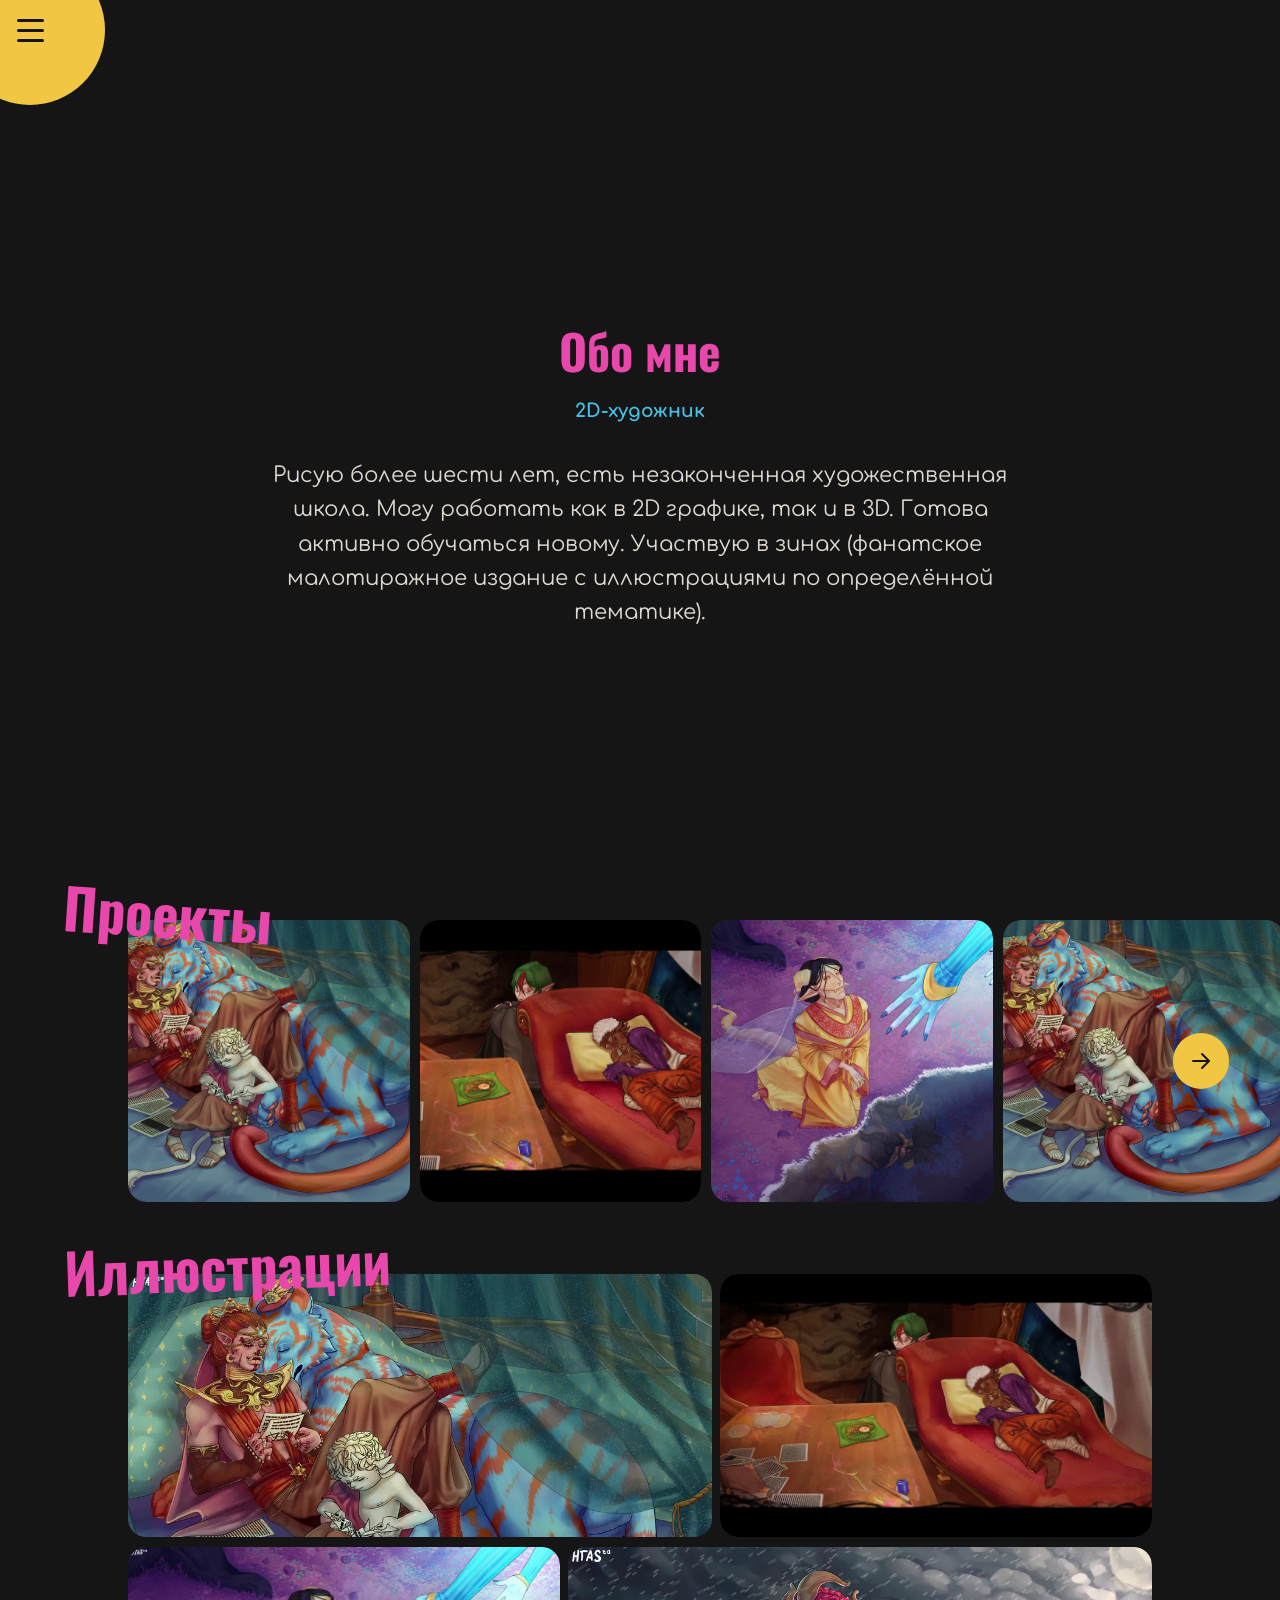
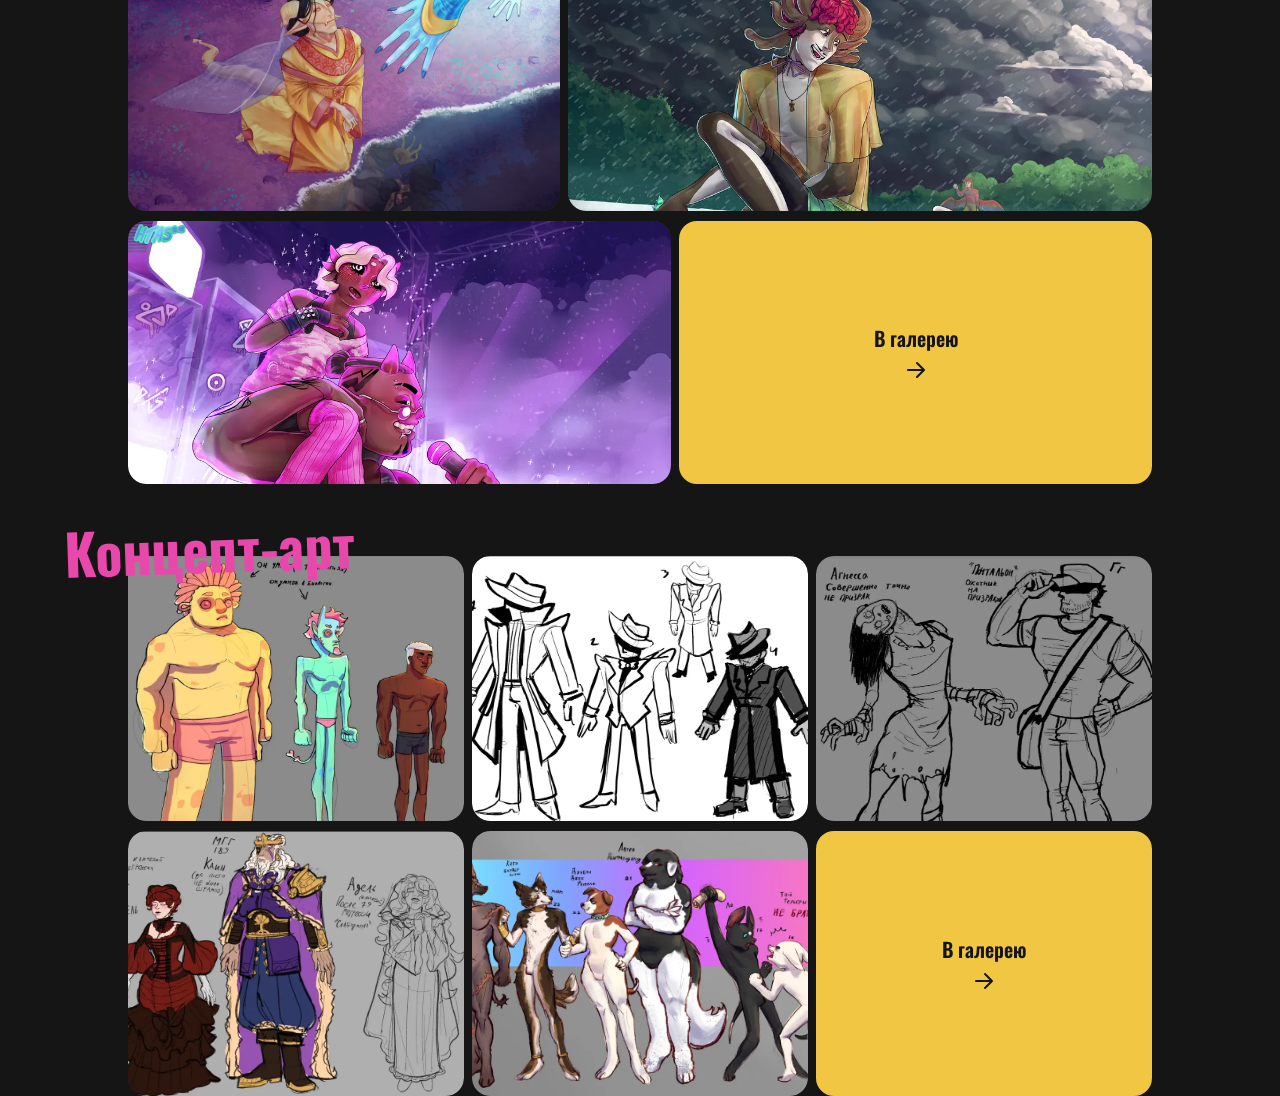
==== commit 19f7fdeb: "comm-un-menu-buttons-index" ====
--- a/index.html
+++ b/index.html
@@ -23,15 +23,15 @@
     </button>
 
     <div class="menu-items">
-      <a href="#illustrations" class="menu-item" style="--menu-top:35px; --menu-left:190px;">
+      <!--<a href="#illustrations" class="menu-item" style="--menu-top:35px; --menu-left:190px;">
         <span>Проэкты</span>
-      </a>
+      </a>-->
       <a href="gallery.html" class="menu-item" style="--menu-top:100px; --menu-left:160px;">
         <span>Галерея</span>
       </a>
-      <a href="#illustrations" class="menu-item" style="--menu-top:150px; --menu-left:70px;">
+      <!--<a href="#illustrations" class="menu-item" style="--menu-top:150px; --menu-left:70px;">
         <span>3Д</span>
-      </a>
+      </a>-->
     </div>
 
   </nav>
@@ -44,7 +44,7 @@
     <p>Рисую более шести лет, есть незаконченная художественная школа. Могу работать как в 2D графике, так и в 3D. Готова активно обучаться новому. Участвую в зинах (фанатское малотиражное издание с иллюстрациями по определённой тематике).</p>
   </section>
 
-  <!-- <section class="project-images" id="projects">
+  <section class="project-images" id="projects">
     <h1 class="section-title wiggle-title">Проекты</h1>
     <div class="project-selector-wrap">
       <div class="project-selector">
@@ -68,12 +68,16 @@
           <span class="photo-label">Фото</span>
           <img class="illustration-img" src="assets/illustration_2.webp" alt="Проект 2" onerror="this.style.display='none'">
         </div>
+        <div class="illustration-card">
+          <span class="photo-label">Фото</span>
+          <img class="illustration-img" src="assets/illustration_2.webp" alt="Проект 2" onerror="this.style.display='none'">
+        </div>
       </div>
       <button class="selector-arrow" aria-label="Пролистать проекты">
       <svg class="arrow-icon"><use href="#arrow"></use></svg>
       </button>
     </div>
-  </section> -->
+  </section>
 
   <section class="image-section" id="illustrations">
     <h1 class="section-title wiggle-title">Иллюстрации</h1>
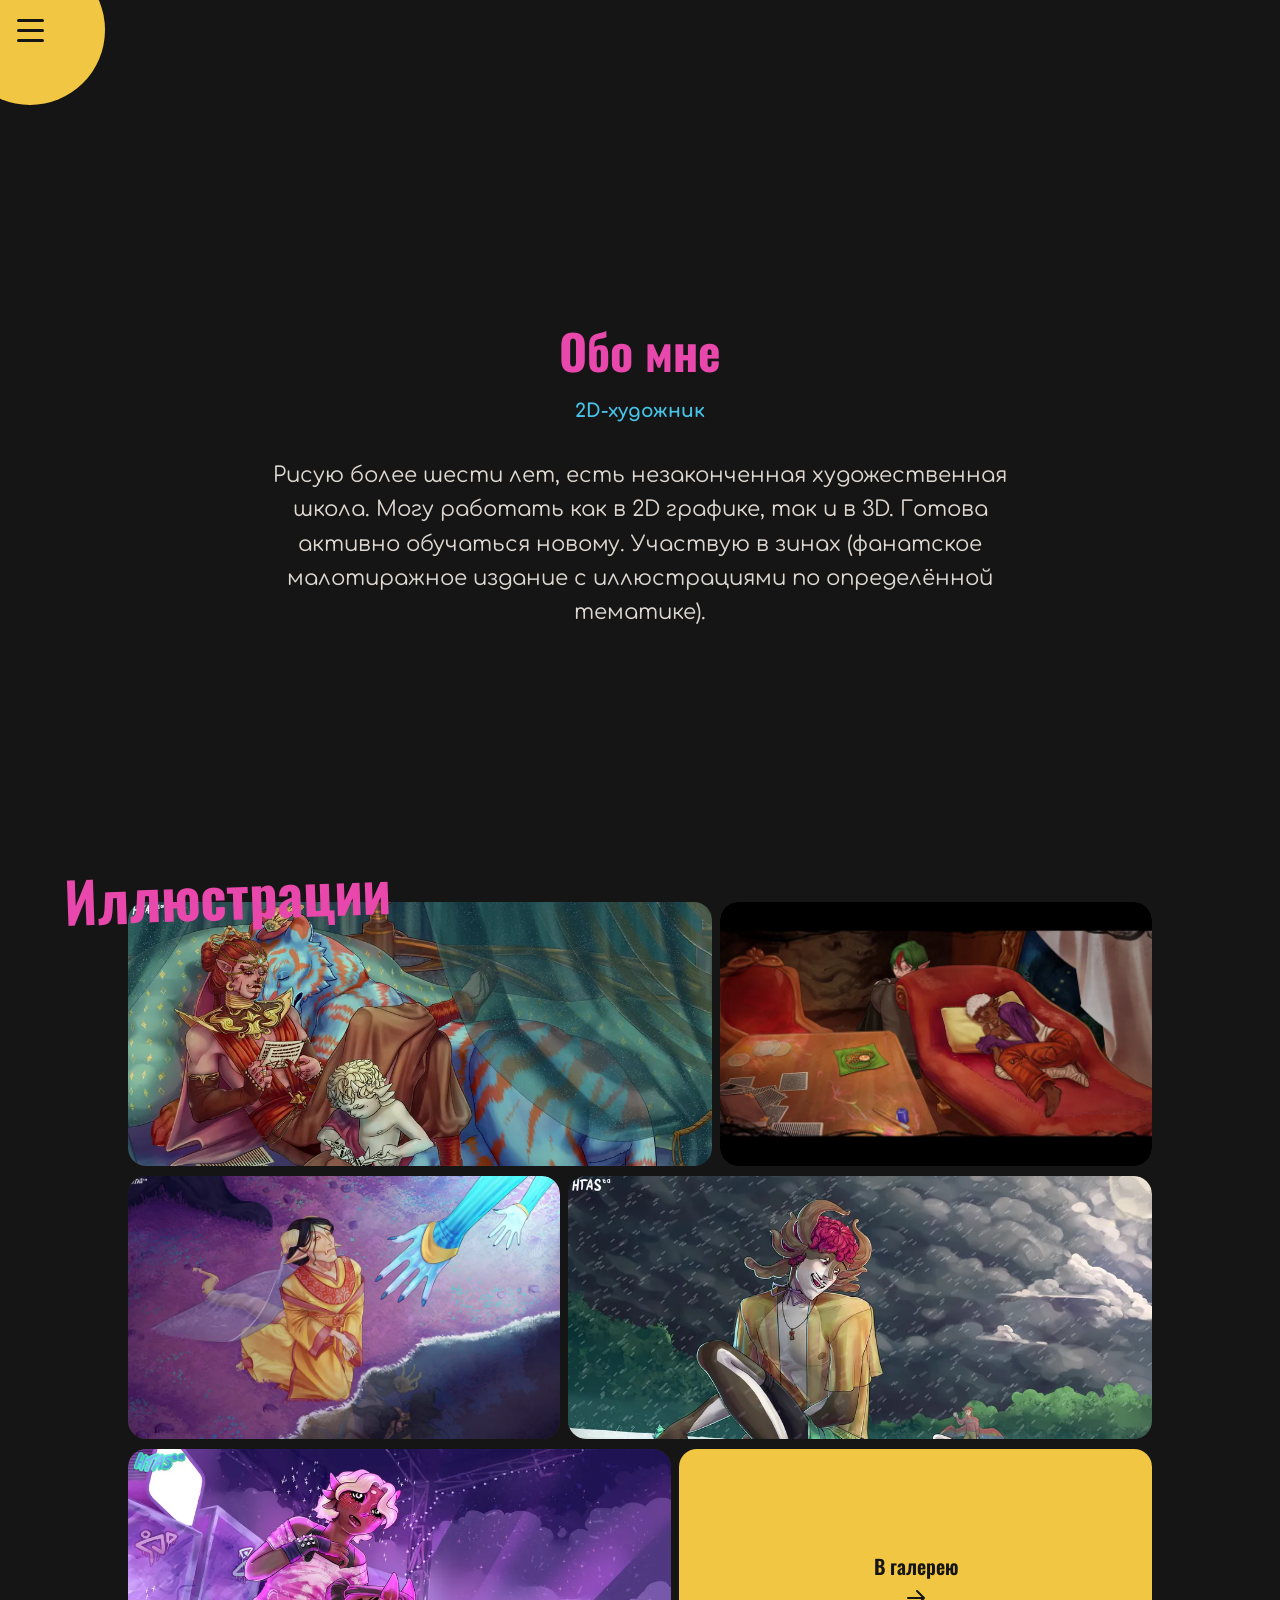
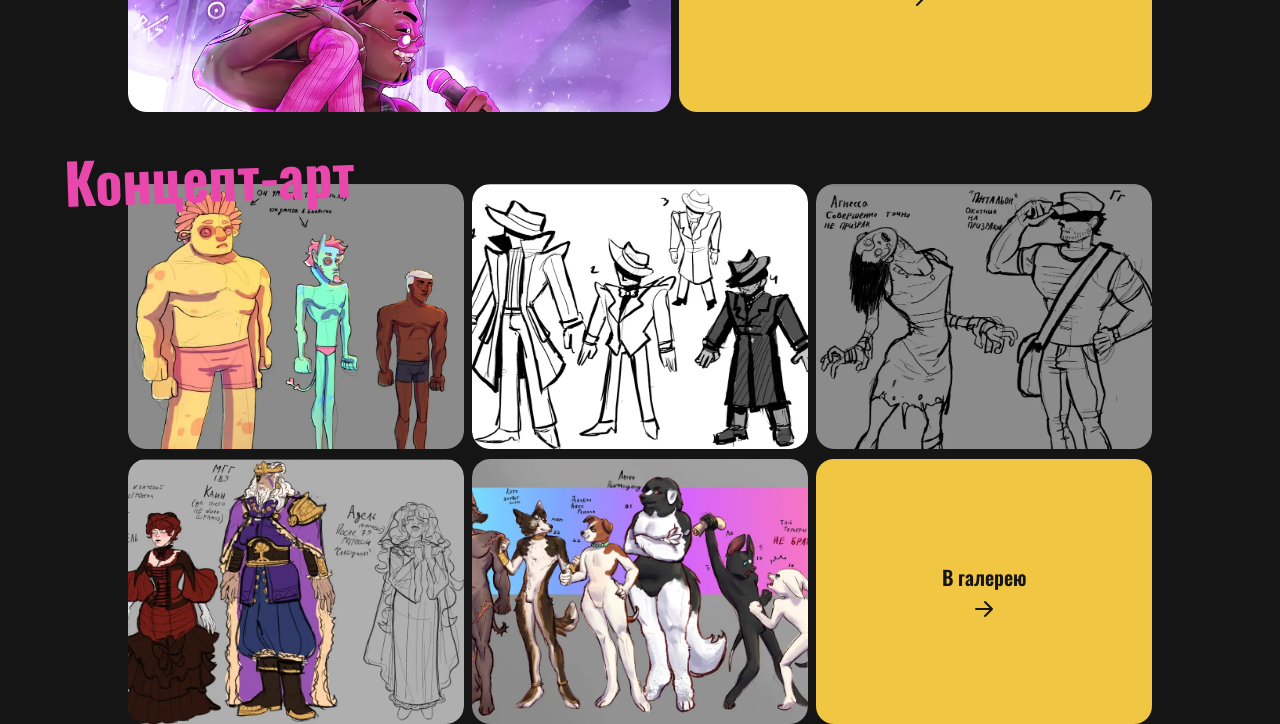
==== commit 47006a90: "NO-PROJECTSS-IN-INDEX" ====
--- a/index.html
+++ b/index.html
@@ -44,7 +44,7 @@
     <p>Рисую более шести лет, есть незаконченная художественная школа. Могу работать как в 2D графике, так и в 3D. Готова активно обучаться новому. Участвую в зинах (фанатское малотиражное издание с иллюстрациями по определённой тематике).</p>
   </section>
 
-  <section class="project-images" id="projects">
+   <!--<section class="project-images" id="projects">
     <h1 class="section-title wiggle-title">Проекты</h1>
     <div class="project-selector-wrap">
       <div class="project-selector">
@@ -77,7 +77,7 @@
       <svg class="arrow-icon"><use href="#arrow"></use></svg>
       </button>
     </div>
-  </section>
+  </section>-->
 
   <section class="image-section" id="illustrations">
     <h1 class="section-title wiggle-title">Иллюстрации</h1>
